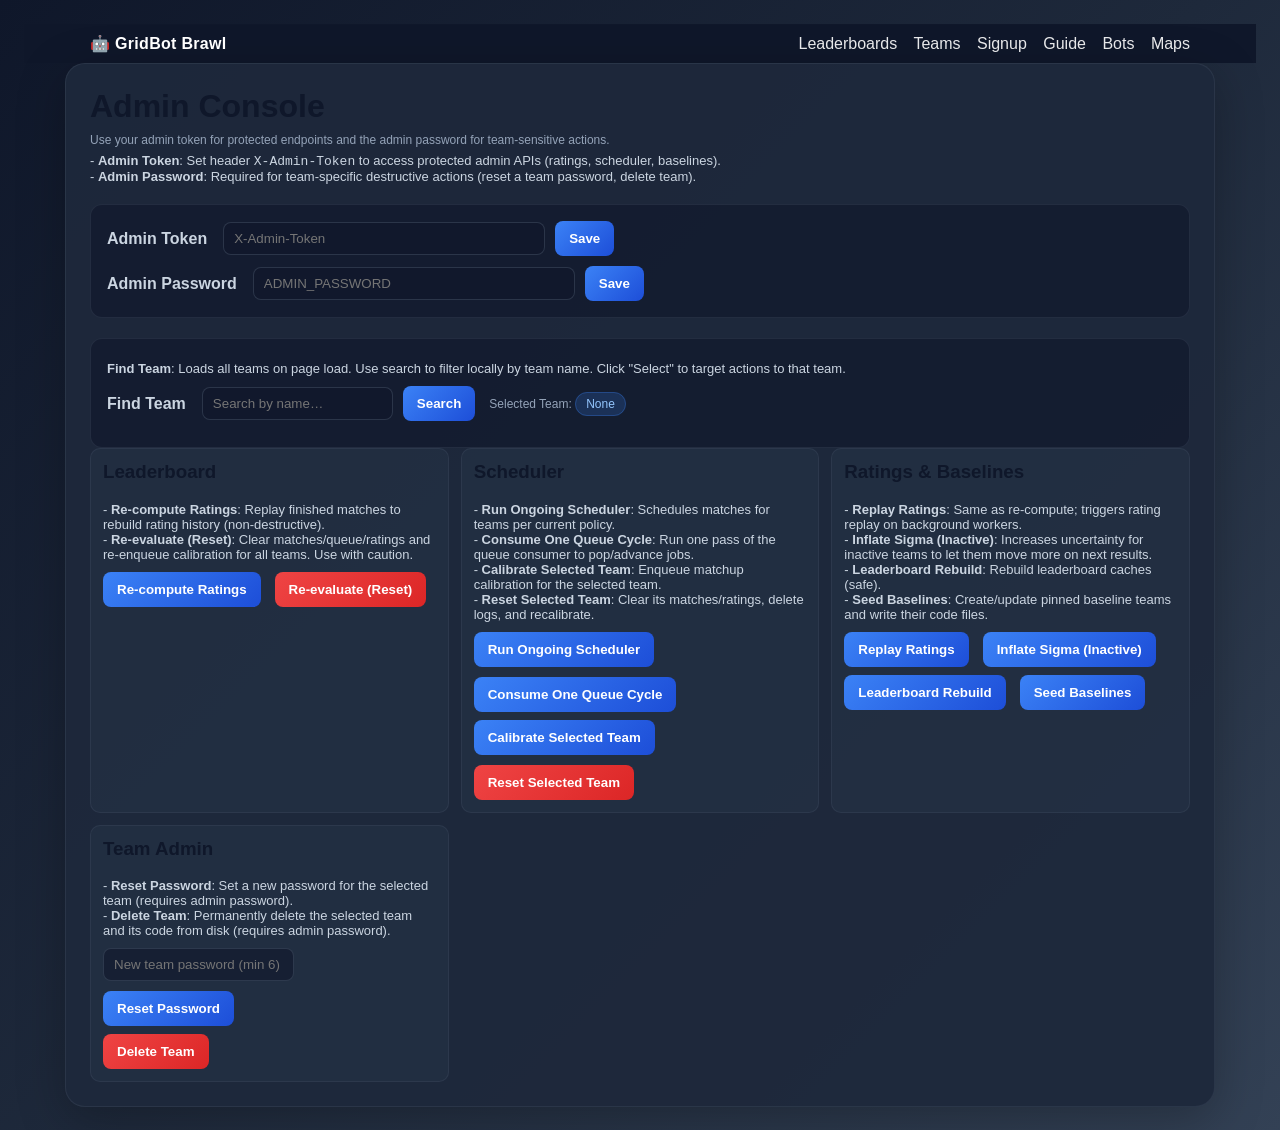
==== frontend/admin.html @ 0dde9f47 "given team reset" ====
<!DOCTYPE html>
<html lang="en">
<head>
  <meta charset="UTF-8">
  <title>Admin Console – GridBot Brawl</title>
  <meta name="viewport" content="width=device-width, initial-scale=1">
  <link rel="stylesheet" href="style.css">
  <style>
    body { font-family: 'Inter', 'Segoe UI', Tahoma, Geneva, Verdana, sans-serif; margin:0; padding:24px; background: linear-gradient(135deg,#0f172a,#1e293b 50%,#334155); color:#f8fafc; }
    .container { max-width: 1100px; margin:0 auto; background: rgba(30,41,59,0.95); border:1px solid rgba(71,85,105,.3); border-radius: 20px; padding: 24px; box-shadow: 0 12px 48px rgba(0,0,0,.25); }
    h1 { margin: 0 0 8px 0; }
    .section { margin-top: 20px; padding:16px; border:1px solid rgba(71,85,105,.3); border-radius: 12px; background: rgba(15,23,42,.6); }
    .row { display:flex; gap:10px; align-items:center; flex-wrap: wrap; }
    label { color:#cbd5e1; font-weight:600; margin-right:6px; }
    input[type="text"], input[type="password"], input[type="search"] { padding:8px 10px; border-radius: 8px; border:1px solid rgba(71,85,105,.5); background: rgba(15,23,42,.6); color:#e2e8f0; }
    button { background: linear-gradient(135deg,#3b82f6,#1d4ed8); color:white; border:none; padding:10px 14px; border-radius: 8px; cursor:pointer; font-weight:600; }
    button.danger { background: linear-gradient(135deg,#ef4444,#dc2626); }
    .grid { display:grid; grid-template-columns: repeat(auto-fill,minmax(280px,1fr)); gap:12px; }
    .card { border:1px solid rgba(71,85,105,.3); border-radius: 10px; padding: 12px; background: rgba(51,65,85,.25); }
    .muted { color:#94a3b8; font-size:12px; }
    .desc { color:#cbd5e1; font-size: 13px; margin: 6px 0 10px; }
    ul { list-style: none; padding: 0; margin: 8px 0 0 0; }
    li { padding: 6px 8px; border-bottom: 1px solid rgba(71,85,105,.3); display:flex; align-items:center; justify-content: space-between; gap:8px; }
    .pill { padding: 4px 10px; border-radius: 999px; background: rgba(59,130,246,.2); color:#93c5fd; border:1px solid rgba(59,130,246,.3); font-size: 12px; }
  </style>
  </head>
  <body>
    <header class="site-header">
      <div class="nav">
        <a class="brand" href="index.html">🤖 GridBot Brawl</a>
        <nav class="links">
          <a href="leaderboard.html?mode=duo">Leaderboards</a>
          <a href="teams.html">Teams</a>
          <a href="signup.html">Signup</a>
          <a href="guide.html">Guide</a>
          <a href="bots.html">Bots</a>
          <a href="maps.html">Maps</a>
        </nav>
      </div>
    </header>

    <div class="container">
      <h1>Admin Console</h1>
      <div class="muted">Use your admin token for protected endpoints and the admin password for team-sensitive actions.</div>
      <p class="desc">- <strong>Admin Token</strong>: Set header <code>X-Admin-Token</code> to access protected admin APIs (ratings, scheduler, baselines).<br>
        - <strong>Admin Password</strong>: Required for team-specific destructive actions (reset a team password, delete team).</p>

      <div class="section">
        <div class="row">
          <label>Admin Token</label>
          <input id="admin-token" type="text" placeholder="X-Admin-Token" style="min-width:300px;">
          <button id="save-token">Save</button>
          <span class="muted" id="token-status"></span>
        </div>
        <div class="row" style="margin-top:10px;">
          <label>Admin Password</label>
          <input id="admin-pass" type="password" placeholder="ADMIN_PASSWORD" style="min-width:300px;">
          <button id="save-pass">Save</button>
          <span class="muted" id="pass-status"></span>
        </div>
      </div>

      <div class="section">
        <p class="desc"><strong>Find Team</strong>: Loads all teams on page load. Use search to filter locally by team name. Click "Select" to target actions to that team.</p>
        <div class="row" style="margin-bottom:10px;">
          <label>Find Team</label>
          <input id="team-search" type="search" placeholder="Search by name…">
          <button id="btn-search">Search</button>
          <span class="muted">Selected Team: <span id="selected-team" class="pill">None</span></span>
        </div>
        <ul id="team-results"></ul>
      </div>

      <div class="grid">
        <div class="card">
          <h3>Leaderboard</h3>
          <p class="desc">- <strong>Re-compute Ratings</strong>: Replay finished matches to rebuild rating history (non-destructive).<br>
            - <strong>Re-evaluate (Reset)</strong>: Clear matches/queue/ratings and re-enqueue calibration for all teams. Use with caution.</p>
          <div class="row" style="margin-top:8px;">
            <button id="btn-recompute">Re-compute Ratings</button>
            <button id="btn-reeval" class="danger">Re-evaluate (Reset)</button>
          </div>
          <div class="muted" id="lb-status"></div>
        </div>

        <div class="card">
          <h3>Scheduler</h3>
          <p class="desc">- <strong>Run Ongoing Scheduler</strong>: Schedules matches for teams per current policy.<br>
            - <strong>Consume One Queue Cycle</strong>: Run one pass of the queue consumer to pop/advance jobs.<br>
            - <strong>Calibrate Selected Team</strong>: Enqueue matchup calibration for the selected team.<br>
            - <strong>Reset Selected Team</strong>: Clear its matches/ratings, delete logs, and recalibrate.</p>
          <div class="row" style="margin-top:8px;">
            <button id="btn-ongoing">Run Ongoing Scheduler</button>
            <button id="btn-consume">Consume One Queue Cycle</button>
          </div>
          <div class="row" style="margin-top:8px;">
            <button id="btn-calibrate">Calibrate Selected Team</button>
            <button id="btn-reset-team" class="danger">Reset Selected Team</button>
          </div>
          <div class="muted" id="sched-status"></div>
        </div>

        <div class="card">
          <h3>Ratings & Baselines</h3>
          <p class="desc">- <strong>Replay Ratings</strong>: Same as re-compute; triggers rating replay on background workers.<br>
            - <strong>Inflate Sigma (Inactive)</strong>: Increases uncertainty for inactive teams to let them move more on next results.<br>
            - <strong>Leaderboard Rebuild</strong>: Rebuild leaderboard caches (safe).<br>
            - <strong>Seed Baselines</strong>: Create/update pinned baseline teams and write their code files.</p>
          <div class="row" style="margin-top:8px;">
            <button id="btn-ratings-recompute">Replay Ratings</button>
            <button id="btn-inflate">Inflate Sigma (Inactive)</button>
          </div>
          <div class="row" style="margin-top:8px;">
            <button id="btn-leaderboard-rebuild">Leaderboard Rebuild</button>
            <button id="btn-seed-baselines">Seed Baselines</button>
          </div>
          <div class="muted" id="ratings-status"></div>
        </div>

        <div class="card">
          <h3>Team Admin</h3>
          <p class="desc">- <strong>Reset Password</strong>: Set a new password for the selected team (requires admin password).<br>
            - <strong>Delete Team</strong>: Permanently delete the selected team and its code from disk (requires admin password).</p>
          <div class="row" style="margin-top:8px;">
            <input id="new-team-password" type="password" placeholder="New team password (min 6)">
            <button id="btn-reset-pass">Reset Password</button>
          </div>
          <div class="row" style="margin-top:8px;">
            <button id="btn-delete" class="danger">Delete Team</button>
          </div>
          <div class="muted" id="team-status"></div>
        </div>
      </div>

    </div>

    <script>
      const api = {
        lbRecompute: 'http://localhost:8000/leaderboard/re-compute',
        lbReeval: 'http://localhost:8000/leaderboard/re-evaluate',
        schedOngoing: 'http://localhost:8000/admin/scheduler/ongoing',
        schedConsume: 'http://localhost:8000/admin/scheduler/consume_once',
        schedCalibrate: (teamId)=>`http://localhost:8000/admin/scheduler/calibrate/${teamId}`,
        schedResetTeam: (teamId)=>`http://localhost:8000/admin/scheduler/reset_team/${teamId}`,
        ratingsRecompute: 'http://localhost:8000/admin/ratings/recompute',
        ratingsInflate: 'http://localhost:8000/admin/ratings/inflate_sigma',
        leaderboardRebuild: 'http://localhost:8000/admin/leaderboard/rebuild',
        baselinesSeed: 'http://localhost:8000/admin/baselines/seed',
        teamListAll: `http://localhost:8000/teams?limit=10000`,
        teamResetPassword: (id)=>`http://localhost:8000/teams/${id}/reset_password`,
        teamDelete: (id)=>`http://localhost:8000/teams/${id}`,
      };

      const els = (id)=>document.getElementById(id);
      let ADMIN_TOKEN = localStorage.getItem('admin_token') || '';
      let ADMIN_PASS = localStorage.getItem('admin_pass') || '';
      let SELECTED_TEAM_ID = null;
      let TEAM_CACHE = [];

      function loadCreds(){
        els('admin-token').value = ADMIN_TOKEN;
        els('admin-pass').value = ADMIN_PASS;
      }
      function headers(){ return ADMIN_TOKEN ? { 'X-Admin-Token': ADMIN_TOKEN } : {}; }
      function setStatus(id, text){ els(id).textContent = text; }

      async function doPost(url, hdrs){
        const res = await fetch(url, { method:'POST', headers: hdrs || headers() });
        if(!res.ok) throw new Error(await res.text());
        return res.json().catch(()=>({status:'ok'}));
      }

      function renderTeams(list){
        const ul = els('team-results');
        ul.innerHTML = '';
        list.forEach(it=>{
          const li = document.createElement('li');
          const left = document.createElement('div');
          left.textContent = `${it.name}`;
          const right = document.createElement('div');
          const pick = document.createElement('button');
          pick.textContent = 'Select';
          pick.onclick = ()=>{ SELECTED_TEAM_ID = it.id; els('selected-team').textContent = it.name; els('selected-team').dataset.teamId = it.id; };
          const open = document.createElement('a');
          open.href = `team.html?id=${it.id}`; open.target = '_blank'; open.textContent = 'Open';
          right.appendChild(pick); right.appendChild(open);
          li.appendChild(left); li.appendChild(right);
          ul.appendChild(li);
        });
      }

      function filterTeams(){
        const q = els('team-search').value.trim().toLowerCase();
        if(!q) { renderTeams(TEAM_CACHE); return; }
        const filtered = TEAM_CACHE.filter(t => (t.name || '').toLowerCase().includes(q));
        renderTeams(filtered);
      }

      async function loadAllTeams(){
        try {
          const r = await fetch(api.teamListAll);
          TEAM_CACHE = await r.json();
          // sort by name asc
          TEAM_CACHE.sort((a,b)=> (a.name||'').localeCompare(b.name||''));
          renderTeams(TEAM_CACHE);
        } catch(e) { /* ignore */ }
      }

      document.addEventListener('DOMContentLoaded', ()=>{
        loadCreds();
        els('save-token').onclick = ()=>{ ADMIN_TOKEN = els('admin-token').value.trim(); localStorage.setItem('admin_token', ADMIN_TOKEN); setStatus('token-status','Saved'); };
        els('save-pass').onclick = ()=>{ ADMIN_PASS = els('admin-pass').value; localStorage.setItem('admin_pass', ADMIN_PASS); setStatus('pass-status','Saved'); };

        // Team list and local search
        loadAllTeams();
        els('btn-search').onclick = filterTeams;
        els('team-search').addEventListener('input', filterTeams);

        // Leaderboard actions
        els('btn-recompute').onclick = async ()=>{
          try { setStatus('lb-status','Queuing re-compute…'); await doPost(api.lbRecompute); setStatus('lb-status','Queued'); } catch(e){ setStatus('lb-status','Failed'); alert(e.message); }
        };
        els('btn-reeval').onclick = async ()=>{
          try {
            if(!confirm('This will clear matches/queue/ratings and re-enqueue calibration. Continue?')) return;
            setStatus('lb-status','Queuing re-evaluate…'); await doPost(api.lbReeval); setStatus('lb-status','Queued');
          } catch(e){ setStatus('lb-status','Failed'); alert(e.message); }
        };

        // Scheduler actions
        els('btn-ongoing').onclick = async ()=>{ try { setStatus('sched-status','Starting…'); await doPost(api.schedOngoing); setStatus('sched-status','Queued'); } catch(e){ setStatus('sched-status','Failed'); alert(e.message); } };
        els('btn-consume').onclick = async ()=>{ try { setStatus('sched-status','Starting…'); await doPost(api.schedConsume); setStatus('sched-status','Queued'); } catch(e){ setStatus('sched-status','Failed'); alert(e.message); } };
        els('btn-calibrate').onclick = async ()=>{ 
          if(!SELECTED_TEAM_ID){ alert('Select a team first'); return; }
          try { setStatus('sched-status','Queuing calibration…'); await doPost(api.schedCalibrate(SELECTED_TEAM_ID)); setStatus('sched-status','Queued'); } catch(e){ setStatus('sched-status','Failed'); alert(e.message); }
        };
        els('btn-reset-team').onclick = async ()=>{
          if(!SELECTED_TEAM_ID){ alert('Select a team first'); return; }
          if(!confirm('This will delete the team\'s matches, logs, and ratings, then recalibrate. Continue?')) return;
          try { setStatus('sched-status','Queuing team reset…'); await doPost(api.schedResetTeam(SELECTED_TEAM_ID)); setStatus('sched-status','Queued'); } catch(e){ setStatus('sched-status','Failed'); alert(e.message); }
        };

        // Ratings & baselines
        els('btn-ratings-recompute').onclick = async ()=>{ try { setStatus('ratings-status','Queuing…'); await doPost(api.ratingsRecompute); setStatus('ratings-status','Queued'); } catch(e){ setStatus('ratings-status','Failed'); alert(e.message); } };
        els('btn-inflate').onclick = async ()=>{ try { setStatus('ratings-status','Queuing…'); await doPost(api.ratingsInflate); setStatus('ratings-status','Queued'); } catch(e){ setStatus('ratings-status','Failed'); alert(e.message); } };
        els('btn-leaderboard-rebuild').onclick = async ()=>{ try { setStatus('ratings-status','Queuing…'); await doPost(api.leaderboardRebuild); setStatus('ratings-status','Queued'); } catch(e){ setStatus('ratings-status','Failed'); alert(e.message); } };
        els('btn-seed-baselines').onclick = async ()=>{ try { setStatus('ratings-status','Seeding…'); await doPost(api.baselinesSeed); setStatus('ratings-status','Done'); } catch(e){ setStatus('ratings-status','Failed'); alert(e.message); } };

        // Team admin
        els('btn-reset-pass').onclick = async ()=>{
          if(!SELECTED_TEAM_ID){ alert('Select a team first'); return; }
          if(!ADMIN_PASS){ alert('Save admin password first'); return; }
          const newPass = els('new-team-password').value.trim();
          if(newPass.length < 6){ alert('Password must be at least 6 chars'); return; }
          try {
            setStatus('team-status','Resetting…');
            const form = new FormData();
            form.append('admin_password', ADMIN_PASS);
            form.append('new_password', newPass);
            const r = await fetch(api.teamResetPassword(SELECTED_TEAM_ID), { method:'POST', body: form });
            if(!r.ok) throw new Error(await r.text());
            setStatus('team-status','Password reset');
          } catch(e){ setStatus('team-status','Failed'); alert(e.message); }
        };
        els('btn-delete').onclick = async ()=>{
          if(!SELECTED_TEAM_ID){ alert('Select a team first'); return; }
          if(!ADMIN_PASS){ alert('Save admin password first'); return; }
          if(!confirm('Delete team permanently?')) return;
          try {
            setStatus('team-status','Deleting…');
            const form = new FormData();
            form.append('admin_password', ADMIN_PASS);
            const r = await fetch(api.teamDelete(SELECTED_TEAM_ID), { method:'DELETE', body: form });
            if(!r.ok) throw new Error(await r.text());
            setStatus('team-status','Deleted');
          } catch(e){ setStatus('team-status','Failed'); alert(e.message); }
        };
      });
    </script>
  </body>
  </html>
---- frontend/style.css ----
/* GridBot Brawl global styles */
body {
  font-family: 'Inter', 'Segoe UI', Arial, sans-serif;
  color: #0f172a;
  background: #f8fafc;
  margin: 0;
  padding: 20px;
}

h1, h2, h3 { color: #0f172a; margin-top: 0; }

a { color: #2563eb; text-decoration: none; }
a:hover { text-decoration: underline; }

table { border-collapse: collapse; width: 100%; margin-bottom: 20px; }
th, td { border: 1px solid #cbd5e1; padding: 6px; text-align: left; }
th { background: #e2e8f0; }

button {
  background: #0f172a;
  color: #fff;
  border: none;
  padding: 6px 10px;
  border-radius: 4px;
  cursor: pointer;
  margin-right: 4px;
}
button:hover { background: #1e293b; }

/* site header */
.site-header { background: #0f172a; color: #fff; }
.site-header .nav { max-width: 1100px; margin: 0 auto; display:flex; align-items:center; justify-content:space-between; padding:10px 16px; }
.site-header a { color:#fff; text-decoration:none; margin-right:12px; }
.site-header a:hover { text-decoration: underline; }
.site-header .brand { font-weight: 700; letter-spacing: .3px; }
.site-header .links a { opacity: .9; }
.site-header .links a:last-child { margin-right: 0; }
.site-header .links a:hover { opacity: 1; }

/* badges */
.badge { padding:2px 6px; border-radius:4px; font-size:12px; color:#fff; }
.win { background:#22c55e; }
.loss { background:#ef4444; }
.draw { background:#facc15; color:#000; }
.pill { padding:2px 6px; border-radius:12px; background:#e5e7eb; margin-right:4px; font-size:12px; }

/* rank rows */
.rank1 td { background:#fff9c4; }
.rank2 td { background:#e0e7ff; }
.rank3 td { background:#fde68a; }
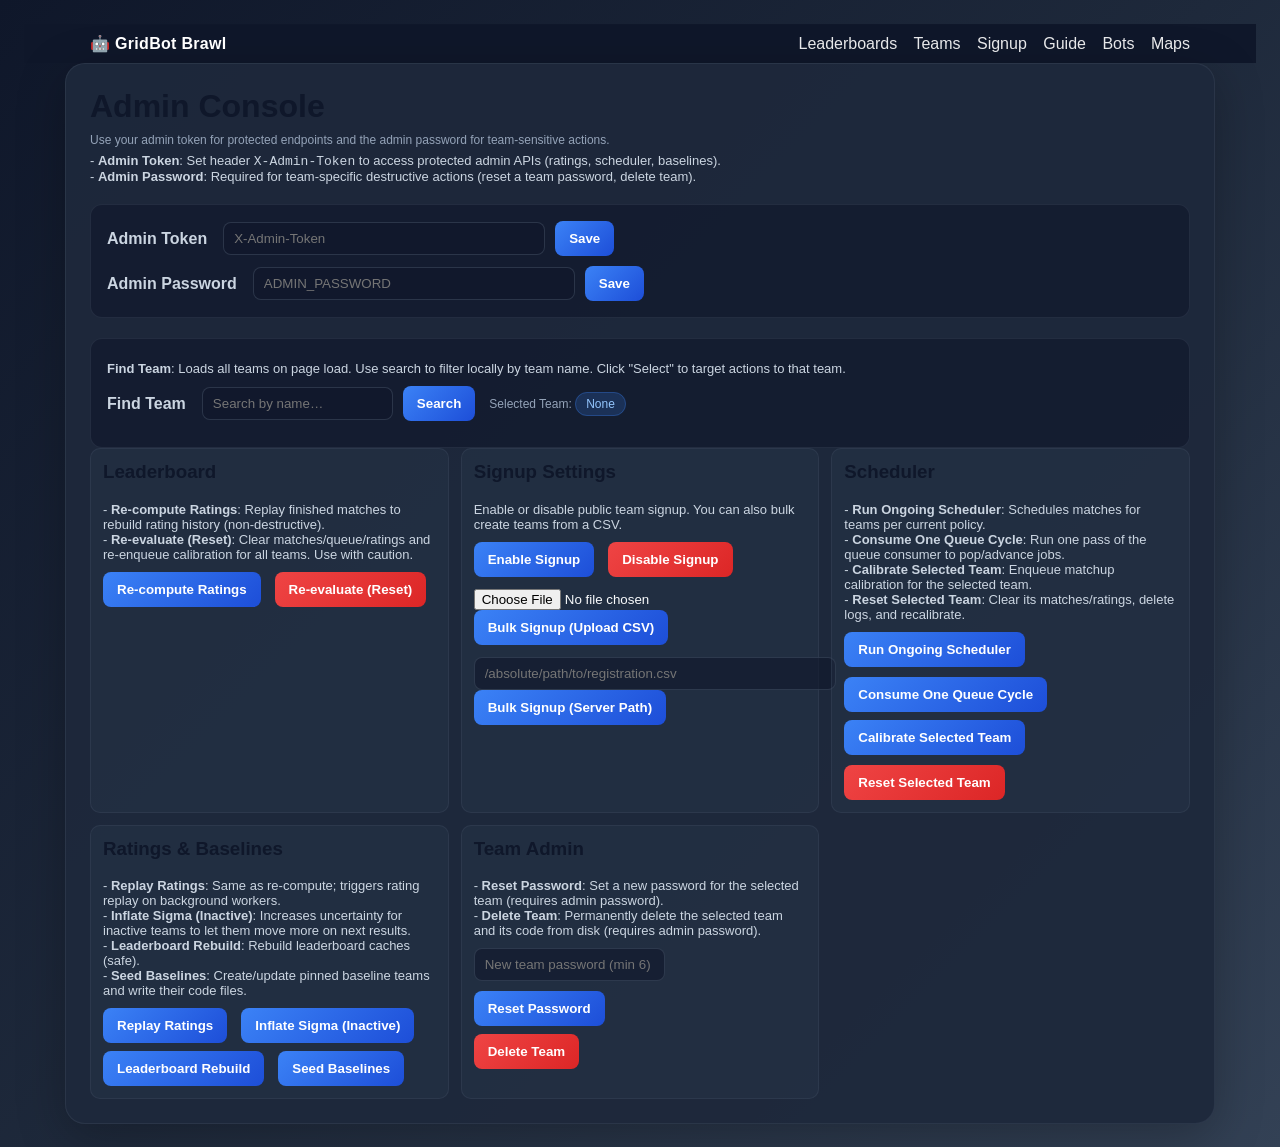
==== commit 54d71503: "push" ====
--- a/frontend/admin.html
+++ b/frontend/admin.html
@@ -84,6 +84,27 @@
         </div>
 
         <div class="card">
+          <h3>Signup Settings</h3>
+          <p class="desc">Enable or disable public team signup. You can also bulk create teams from a CSV.</p>
+          <div class="row" style="margin-top:8px;">
+            <button id="btn-signup-enable">Enable Signup</button>
+            <button id="btn-signup-disable" class="danger">Disable Signup</button>
+            <span class="muted" id="signup-status"></span>
+          </div>
+          <div class="row" style="margin-top:12px; align-items:flex-start; gap:12px;">
+            <div>
+              <input type="file" id="csv-file" accept=".csv">
+              <button id="btn-bulk-upload">Bulk Signup (Upload CSV)</button>
+            </div>
+            <div>
+              <input id="csv-path" type="text" placeholder="/absolute/path/to/registration.csv" style="min-width:340px;">
+              <button id="btn-bulk-path">Bulk Signup (Server Path)</button>
+            </div>
+          </div>
+          <div class="muted" id="bulk-status"></div>
+        </div>
+
+        <div class="card">
           <h3>Scheduler</h3>
           <p class="desc">- <strong>Run Ongoing Scheduler</strong>: Schedules matches for teams per current policy.<br>
             - <strong>Consume One Queue Cycle</strong>: Run one pass of the queue consumer to pop/advance jobs.<br>
@@ -146,6 +167,8 @@
         ratingsInflate: 'http://localhost:8000/admin/ratings/inflate_sigma',
         leaderboardRebuild: 'http://localhost:8000/admin/leaderboard/rebuild',
         baselinesSeed: 'http://localhost:8000/admin/baselines/seed',
+        settingsSignup: 'http://localhost:8000/admin/settings/signup',
+        bulkSignup: 'http://localhost:8000/admin/bulk_signup',
         teamListAll: `http://localhost:8000/teams?limit=10000`,
         teamResetPassword: (id)=>`http://localhost:8000/teams/${id}/reset_password`,
         teamDelete: (id)=>`http://localhost:8000/teams/${id}`,
@@ -162,6 +185,7 @@
         els('admin-pass').value = ADMIN_PASS;
       }
       function headers(){ return ADMIN_TOKEN ? { 'X-Admin-Token': ADMIN_TOKEN } : {}; }
+      function headersForm(){ return ADMIN_TOKEN ? { 'X-Admin-Token': ADMIN_TOKEN } : {}; }
       function setStatus(id, text){ els(id).textContent = text; }
 
       async function doPost(url, hdrs){
@@ -275,6 +299,39 @@
             setStatus('team-status','Deleted');
           } catch(e){ setStatus('team-status','Failed'); alert(e.message); }
         };
+        // Signup settings
+        els('btn-signup-enable').onclick = async ()=>{
+          try { setStatus('signup-status','Saving…');
+            const form = new FormData(); form.append('enabled','true');
+            const r = await fetch(api.settingsSignup, { method:'POST', headers: headersForm(), body: form });
+            if(!r.ok) throw new Error(await r.text()); setStatus('signup-status','Enabled');
+          } catch(e){ setStatus('signup-status','Failed'); alert(e.message); }
+        };
+        els('btn-signup-disable').onclick = async ()=>{
+          try { setStatus('signup-status','Saving…');
+            const form = new FormData(); form.append('enabled','false');
+            const r = await fetch(api.settingsSignup, { method:'POST', headers: headersForm(), body: form });
+            if(!r.ok) throw new Error(await r.text()); setStatus('signup-status','Disabled');
+          } catch(e){ setStatus('signup-status','Failed'); alert(e.message); }
+        };
+        els('btn-bulk-upload').onclick = async ()=>{
+          try { setStatus('bulk-status','Uploading…');
+            const f = els('csv-file').files[0]; if(!f){ alert('Choose a CSV file'); return; }
+            const form = new FormData(); form.append('csv_file', f);
+            const r = await fetch(api.bulkSignup, { method:'POST', headers: headersForm(), body: form });
+            if(!r.ok) throw new Error(await r.text()); const data = await r.json();
+            setStatus('bulk-status', `Created ${data.created}, skipped ${data.skipped}`);
+          } catch(e){ setStatus('bulk-status','Failed'); alert(e.message); }
+        };
+        els('btn-bulk-path').onclick = async ()=>{
+          try { setStatus('bulk-status','Submitting…');
+            const path = els('csv-path').value.trim(); if(!path){ alert('Enter CSV path'); return; }
+            const form = new FormData(); form.append('csv_path', path);
+            const r = await fetch(api.bulkSignup, { method:'POST', headers: headersForm(), body: form });
+            if(!r.ok) throw new Error(await r.text()); const data = await r.json();
+            setStatus('bulk-status', `Created ${data.created}, skipped ${data.skipped}`);
+          } catch(e){ setStatus('bulk-status','Failed'); alert(e.message); }
+        };
       });
     </script>
   </body>
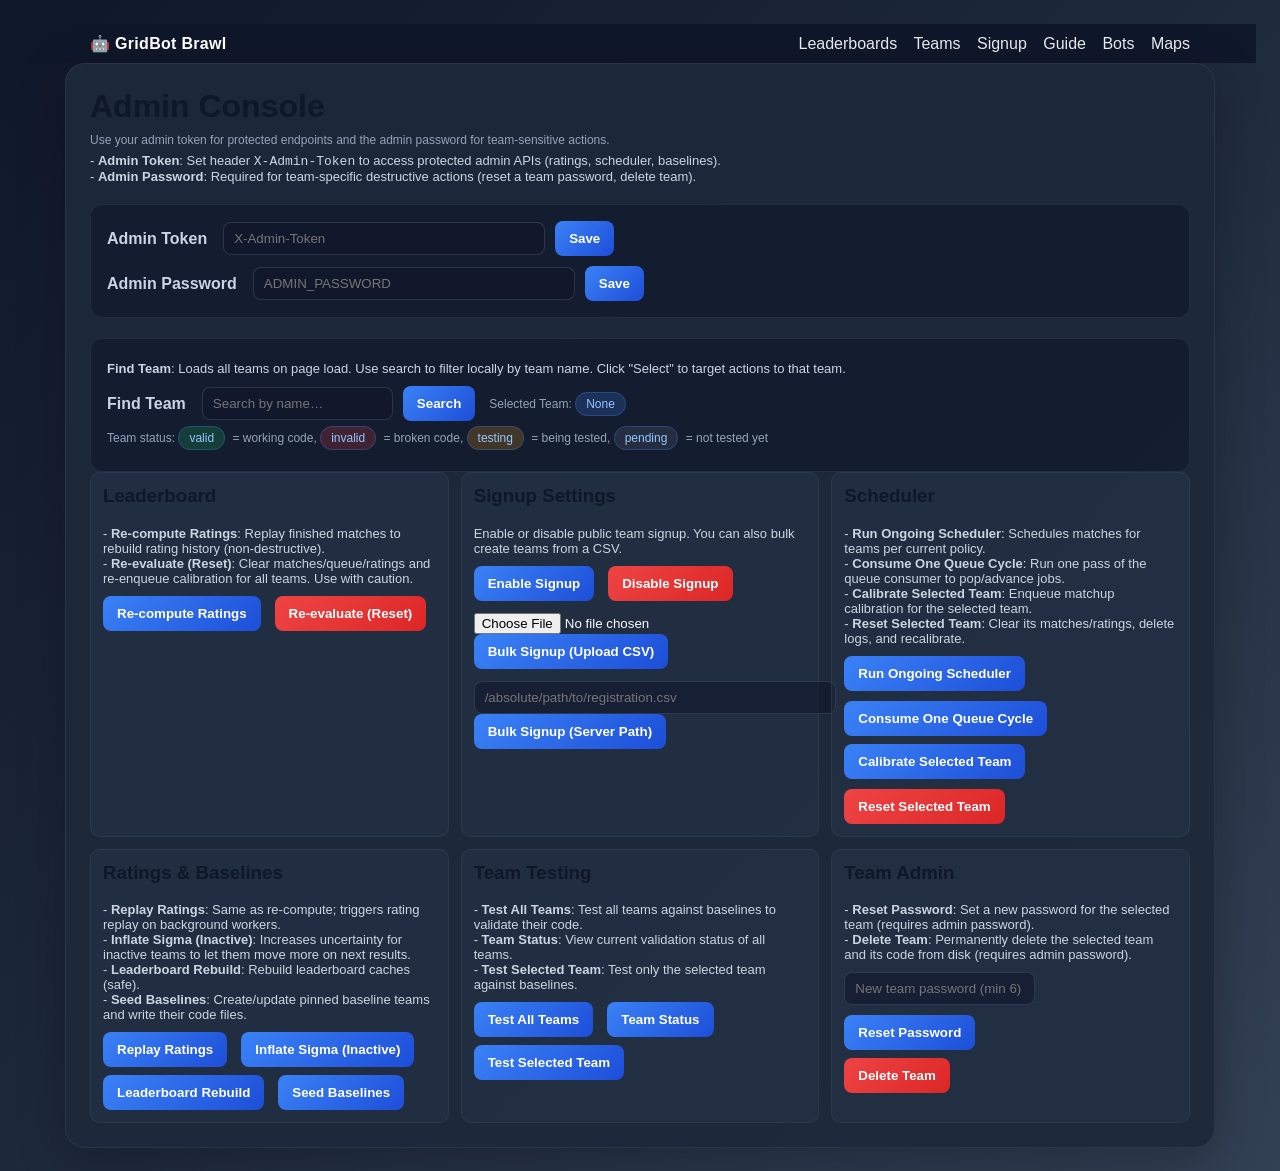
==== commit cd8bc069: "team testing" ====
--- a/frontend/admin.html
+++ b/frontend/admin.html
@@ -1,10 +1,12 @@
 <!DOCTYPE html>
-<html lang="en">
+<html lang="en" data-version="1758052005">
 <head>
   <meta charset="UTF-8">
   <title>Admin Console – GridBot Brawl</title>
   <meta name="viewport" content="width=device-width, initial-scale=1">
-  <link rel="stylesheet" href="style.css">
+  <meta http-equiv="Cache-Control" content="no-cache, no-store, must-revalidate">
+  <meta http-equiv="Pragma" content="no-cache">
+  <meta http-equiv="Expires" content="0"><meta http-equiv="Content-Security-Policy" content="upgrade-insecure-requests">  <link rel="stylesheet" href="style.css?v=1758052001">
   <style>
     body { font-family: 'Inter', 'Segoe UI', Tahoma, Geneva, Verdana, sans-serif; margin:0; padding:24px; background: linear-gradient(135deg,#0f172a,#1e293b 50%,#334155); color:#f8fafc; }
     .container { max-width: 1100px; margin:0 auto; background: rgba(30,41,59,0.95); border:1px solid rgba(71,85,105,.3); border-radius: 20px; padding: 24px; box-shadow: 0 12px 48px rgba(0,0,0,.25); }
@@ -68,6 +70,12 @@
           <button id="btn-search">Search</button>
           <span class="muted">Selected Team: <span id="selected-team" class="pill">None</span></span>
         </div>
+        <div class="muted" style="margin-bottom:10px;">
+          Team status: <span class="pill" style="background: rgba(34,197,94,.2)">valid</span> = working code, 
+          <span class="pill" style="background: rgba(239,68,68,.2)">invalid</span> = broken code, 
+          <span class="pill" style="background: rgba(245,158,11,.2)">testing</span> = being tested, 
+          <span class="pill" style="background: rgba(107,114,128,.2)">pending</span> = not tested yet
+        </div>
         <ul id="team-results"></ul>
       </div>
 
@@ -139,6 +147,28 @@
         </div>
 
         <div class="card">
+          <h3>Team Testing</h3>
+          <p class="desc">- <strong>Test All Teams</strong>: Test all teams against baselines to validate their code.<br>
+            - <strong>Team Status</strong>: View current validation status of all teams.<br>
+            - <strong>Test Selected Team</strong>: Test only the selected team against baselines.</p>
+          <div class="row" style="margin-top:8px;">
+            <button id="btn-test-all">Test All Teams</button>
+            <button id="btn-team-status">Team Status</button>
+          </div>
+          <div class="row" style="margin-top:8px;">
+            <button id="btn-test-selected">Test Selected Team</button>
+            <span class="muted" id="test-progress"></span>
+          </div>
+          <div class="muted" id="test-status"></div>
+          <div id="team-status-display" style="margin-top:10px; display:none;">
+            <h4>Team Status Summary</h4>
+            <div id="status-summary"></div>
+            <h4>Recent Teams</h4>
+            <ul id="recent-teams-list"></ul>
+          </div>
+        </div>
+
+        <div class="card">
           <h3>Team Admin</h3>
           <p class="desc">- <strong>Reset Password</strong>: Set a new password for the selected team (requires admin password).<br>
             - <strong>Delete Team</strong>: Permanently delete the selected team and its code from disk (requires admin password).</p>
@@ -155,7 +185,7 @@
 
     </div>
 
-    <script>
+    <script src="cache-bust.js"></script><script>
       const api = {
         lbRecompute: 'http://localhost:8000/leaderboard/re-compute',
         lbReeval: 'http://localhost:8000/leaderboard/re-evaluate',
@@ -172,6 +202,10 @@
         teamListAll: `http://localhost:8000/teams?limit=10000`,
         teamResetPassword: (id)=>`http://localhost:8000/teams/${id}/reset_password`,
         teamDelete: (id)=>`http://localhost:8000/teams/${id}`,
+        testAllTeams: 'http://localhost:8000/admin/test-all-teams',
+        testTeam: (teamId)=>`http://localhost:8000/admin/validate-team/${teamId}`,
+        teamStatus: 'http://localhost:8000/admin/team-status',
+        testStatus: (taskId)=>`http://localhost:8000/admin/test-status/${taskId}`,
       };
 
       const els = (id)=>document.getElementById(id);
@@ -179,6 +213,7 @@
       let ADMIN_PASS = localStorage.getItem('admin_pass') || '';
       let SELECTED_TEAM_ID = null;
       let TEAM_CACHE = [];
+      let CURRENT_TEST_TASK_ID = null;
 
       function loadCreds(){
         els('admin-token').value = ADMIN_TOKEN;
@@ -200,7 +235,12 @@
         list.forEach(it=>{
           const li = document.createElement('li');
           const left = document.createElement('div');
-          left.textContent = `${it.name}`;
+          const statusBadge = document.createElement('span');
+          statusBadge.className = 'pill';
+          statusBadge.textContent = it.status || 'pending';
+          statusBadge.style.background = getStatusColor(it.status);
+          left.innerHTML = `${it.name} `;
+          left.appendChild(statusBadge);
           const right = document.createElement('div');
           const pick = document.createElement('button');
           pick.textContent = 'Select';
@@ -213,6 +253,15 @@
         });
       }
 
+      function getStatusColor(status) {
+        switch(status) {
+          case 'valid': return 'rgba(34,197,94,.2)'; // green
+          case 'invalid': return 'rgba(239,68,68,.2)'; // red
+          case 'testing': return 'rgba(245,158,11,.2)'; // yellow
+          default: return 'rgba(107,114,128,.2)'; // gray
+        }
+      }
+
       function filterTeams(){
         const q = els('team-search').value.trim().toLowerCase();
         if(!q) { renderTeams(TEAM_CACHE); return; }
@@ -230,6 +279,98 @@
         } catch(e) { /* ignore */ }
       }
 
+      async function testAllTeams(){
+        try {
+          setStatus('test-status', 'Starting test all teams...');
+          const response = await fetch(api.testAllTeams, { method: 'POST', headers: headers() });
+          if(!response.ok) throw new Error(await response.text());
+          const data = await response.json();
+          CURRENT_TEST_TASK_ID = data.task_id;
+          setStatus('test-status', 'Test queued, monitoring progress...');
+          monitorTestProgress();
+        } catch(e) {
+          setStatus('test-status', 'Failed: ' + e.message);
+        }
+      }
+
+      async function testSelectedTeam(){
+        if(!SELECTED_TEAM_ID){ alert('Select a team first'); return; }
+        try {
+          setStatus('test-status', 'Testing selected team...');
+          const response = await fetch(api.testTeam(SELECTED_TEAM_ID), { method: 'POST', headers: headers() });
+          if(!response.ok) throw new Error(await response.text());
+          const data = await response.json();
+          setStatus('test-status', 'Test queued for selected team');
+          // Refresh team list to show updated status
+          setTimeout(loadAllTeams, 2000);
+        } catch(e) {
+          setStatus('test-status', 'Failed: ' + e.message);
+        }
+      }
+
+      async function showTeamStatus(){
+        try {
+          setStatus('test-status', 'Loading team status...');
+          const response = await fetch(api.teamStatus, { headers: headers() });
+          if(!response.ok) throw new Error(await response.text());
+          const data = await response.json();
+          
+          // Show status summary
+          const summaryDiv = els('status-summary');
+          summaryDiv.innerHTML = '';
+          for(const [status, count] of Object.entries(data.status_summary)) {
+            const div = document.createElement('div');
+            div.innerHTML = `<span class="pill" style="background: ${getStatusColor(status)}">${status}</span>: ${count} teams`;
+            summaryDiv.appendChild(div);
+          }
+          
+          // Show recent teams
+          const recentList = els('recent-teams-list');
+          recentList.innerHTML = '';
+          data.recent_teams.forEach(team => {
+            const li = document.createElement('li');
+            const statusBadge = document.createElement('span');
+            statusBadge.className = 'pill';
+            statusBadge.textContent = team.status;
+            statusBadge.style.background = getStatusColor(team.status);
+            li.innerHTML = `${team.name} `;
+            li.appendChild(statusBadge);
+            recentList.appendChild(li);
+          });
+          
+          els('team-status-display').style.display = 'block';
+          setStatus('test-status', 'Team status loaded');
+        } catch(e) {
+          setStatus('test-status', 'Failed: ' + e.message);
+        }
+      }
+
+      async function monitorTestProgress(){
+        if(!CURRENT_TEST_TASK_ID) return;
+        
+        try {
+          const response = await fetch(api.testStatus(CURRENT_TEST_TASK_ID), { headers: headers() });
+          if(!response.ok) throw new Error(await response.text());
+          const data = await response.json();
+          
+          if(data.status === 'success') {
+            setStatus('test-status', `Test completed! ${data.result.validated} valid, ${data.result.invalid} invalid, ${data.result.errors} errors`);
+            CURRENT_TEST_TASK_ID = null;
+            loadAllTeams(); // Refresh team list
+          } else if(data.status === 'failed') {
+            setStatus('test-status', 'Test failed: ' + data.error);
+            CURRENT_TEST_TASK_ID = null;
+          } else {
+            setStatus('test-progress', data.message);
+            // Continue monitoring
+            setTimeout(monitorTestProgress, 2000);
+          }
+        } catch(e) {
+          setStatus('test-status', 'Failed to monitor progress: ' + e.message);
+          CURRENT_TEST_TASK_ID = null;
+        }
+      }
+
       document.addEventListener('DOMContentLoaded', ()=>{
         loadCreds();
         els('save-token').onclick = ()=>{ ADMIN_TOKEN = els('admin-token').value.trim(); localStorage.setItem('admin_token', ADMIN_TOKEN); setStatus('token-status','Saved'); };
@@ -269,6 +410,11 @@
         els('btn-inflate').onclick = async ()=>{ try { setStatus('ratings-status','Queuing…'); await doPost(api.ratingsInflate); setStatus('ratings-status','Queued'); } catch(e){ setStatus('ratings-status','Failed'); alert(e.message); } };
         els('btn-leaderboard-rebuild').onclick = async ()=>{ try { setStatus('ratings-status','Queuing…'); await doPost(api.leaderboardRebuild); setStatus('ratings-status','Queued'); } catch(e){ setStatus('ratings-status','Failed'); alert(e.message); } };
         els('btn-seed-baselines').onclick = async ()=>{ try { setStatus('ratings-status','Seeding…'); await doPost(api.baselinesSeed); setStatus('ratings-status','Done'); } catch(e){ setStatus('ratings-status','Failed'); alert(e.message); } };
+
+        // Team testing
+        els('btn-test-all').onclick = testAllTeams;
+        els('btn-test-selected').onclick = testSelectedTeam;
+        els('btn-team-status').onclick = showTeamStatus;
 
         // Team admin
         els('btn-reset-pass').onclick = async ()=>{
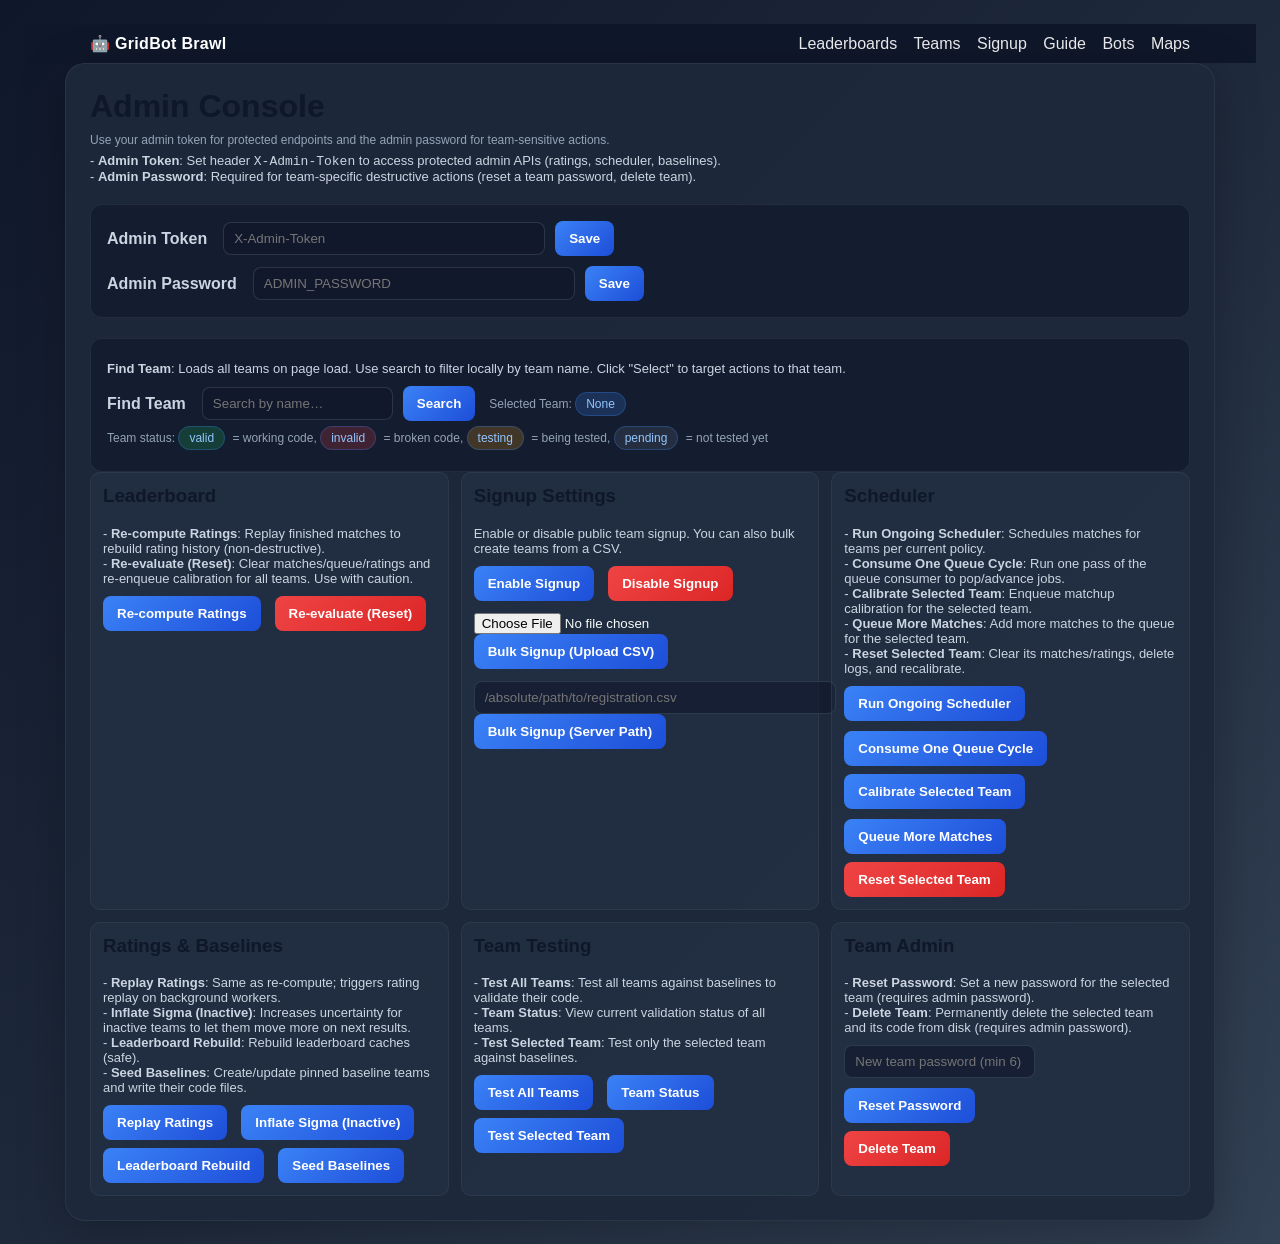
==== commit 5c10aafc: "push" ====
--- a/frontend/admin.html
+++ b/frontend/admin.html
@@ -117,6 +117,7 @@
           <p class="desc">- <strong>Run Ongoing Scheduler</strong>: Schedules matches for teams per current policy.<br>
             - <strong>Consume One Queue Cycle</strong>: Run one pass of the queue consumer to pop/advance jobs.<br>
             - <strong>Calibrate Selected Team</strong>: Enqueue matchup calibration for the selected team.<br>
+            - <strong>Queue More Matches</strong>: Add more matches to the queue for the selected team.<br>
             - <strong>Reset Selected Team</strong>: Clear its matches/ratings, delete logs, and recalibrate.</p>
           <div class="row" style="margin-top:8px;">
             <button id="btn-ongoing">Run Ongoing Scheduler</button>
@@ -124,6 +125,9 @@
           </div>
           <div class="row" style="margin-top:8px;">
             <button id="btn-calibrate">Calibrate Selected Team</button>
+            <button id="btn-queue-more">Queue More Matches</button>
+          </div>
+          <div class="row" style="margin-top:8px;">
             <button id="btn-reset-team" class="danger">Reset Selected Team</button>
           </div>
           <div class="muted" id="sched-status"></div>
@@ -206,6 +210,7 @@
         testTeam: (teamId)=>`http://localhost:8000/admin/validate-team/${teamId}`,
         teamStatus: 'http://localhost:8000/admin/team-status',
         testStatus: (taskId)=>`http://localhost:8000/admin/test-status/${taskId}`,
+        queueMore: (teamId, count, mode)=>`http://localhost:8000/admin/scheduler/queue_more/${teamId}?count=${count}&mode=${mode}`,
       };
 
       const els = (id)=>document.getElementById(id);
@@ -239,8 +244,19 @@
           statusBadge.className = 'pill';
           statusBadge.textContent = it.status || 'pending';
           statusBadge.style.background = getStatusColor(it.status);
+          statusBadge.title = it.last_error || ''; // Show error on hover
           left.innerHTML = `${it.name} `;
           left.appendChild(statusBadge);
+          
+          // Add error indicator for invalid teams
+          if(it.status === 'invalid' && it.last_error) {
+            const errorIcon = document.createElement('span');
+            errorIcon.textContent = '⚠️';
+            errorIcon.title = it.last_error;
+            errorIcon.style.marginLeft = '5px';
+            left.appendChild(errorIcon);
+          }
+          
           const right = document.createElement('div');
           const pick = document.createElement('button');
           pick.textContent = 'Select';
@@ -305,6 +321,26 @@
           setTimeout(loadAllTeams, 2000);
         } catch(e) {
           setStatus('test-status', 'Failed: ' + e.message);
+        }
+      }
+
+      async function queueMoreMatches(){
+        if(!SELECTED_TEAM_ID){ alert('Select a team first'); return; }
+        
+        const count = prompt('How many matches to queue?', '5');
+        if(!count || isNaN(count) || count < 1) return;
+        
+        const mode = prompt('Mode (duo/quad)?', 'duo');
+        if(!mode || !['duo', 'quad'].includes(mode)) return;
+        
+        try {
+          setStatus('sched-status', 'Queuing more matches...');
+          const response = await fetch(api.queueMore(SELECTED_TEAM_ID, count, mode), { method: 'POST', headers: headers() });
+          if(!response.ok) throw new Error(await response.text());
+          const data = await response.json();
+          setStatus('sched-status', data.message || `Queued ${count} ${mode} matches`);
+        } catch(e) {
+          setStatus('sched-status', 'Failed: ' + e.message);
         }
       }
 
@@ -333,8 +369,19 @@
             statusBadge.className = 'pill';
             statusBadge.textContent = team.status;
             statusBadge.style.background = getStatusColor(team.status);
+            statusBadge.title = team.last_error || '';
             li.innerHTML = `${team.name} `;
             li.appendChild(statusBadge);
+            
+            // Add error indicator for invalid teams
+            if(team.status === 'invalid' && team.last_error) {
+              const errorIcon = document.createElement('span');
+              errorIcon.textContent = '⚠️';
+              errorIcon.title = team.last_error;
+              errorIcon.style.marginLeft = '5px';
+              li.appendChild(errorIcon);
+            }
+            
             recentList.appendChild(li);
           });
           
@@ -399,6 +446,7 @@
           if(!SELECTED_TEAM_ID){ alert('Select a team first'); return; }
           try { setStatus('sched-status','Queuing calibration…'); await doPost(api.schedCalibrate(SELECTED_TEAM_ID)); setStatus('sched-status','Queued'); } catch(e){ setStatus('sched-status','Failed'); alert(e.message); }
         };
+        els('btn-queue-more').onclick = queueMoreMatches;
         els('btn-reset-team').onclick = async ()=>{
           if(!SELECTED_TEAM_ID){ alert('Select a team first'); return; }
           if(!confirm('This will delete the team\'s matches, logs, and ratings, then recalibrate. Continue?')) return;
